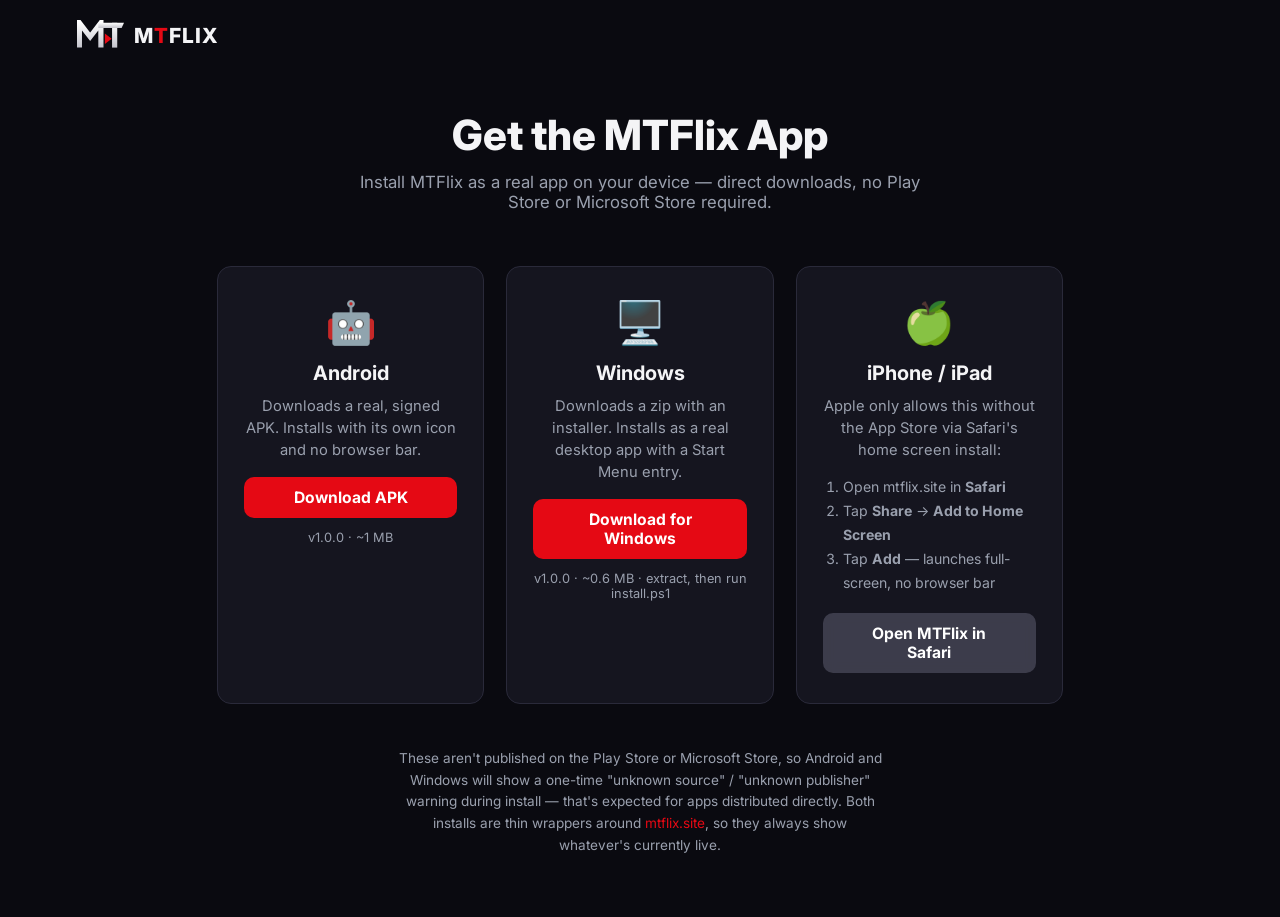
==== download.html @ e5746dbc "Add a dedicated download page with Android/Windows/iOS options download.html gives one direct-downlo" ====
<!DOCTYPE html>
<html lang="en">
<head>
  <meta charset="UTF-8" />
  <meta name="viewport" content="width=device-width, initial-scale=1.0" />
  <title>Download MTFlix</title>
  <link rel="icon" type="image/svg+xml" href="favicon.svg" />
  <link rel="icon" type="image/png" sizes="192x192" href="icon-192.png" />
  <meta name="theme-color" content="#0a0a10" />
  <link rel="preconnect" href="https://fonts.googleapis.com" />
  <link rel="preconnect" href="https://fonts.gstatic.com" crossorigin />
  <link href="https://fonts.googleapis.com/css2?family=Inter:wght@400;500;600;700;800&display=swap" rel="stylesheet" />
  <link rel="stylesheet" href="styles.css?v=6" />
  <style>
    .dl-header {
      display: flex;
      align-items: center;
      gap: 10px;
      padding: 20px 6%;
    }
    .dl-header img { height: 30px; width: auto; }
    .dl-header span { font-size: 1.3rem; font-weight: 800; letter-spacing: 1px; }
    .dl-header span.accent { color: var(--accent); }

    .dl-hero {
      text-align: center;
      padding: 40px 6% 10px;
    }
    .dl-hero h1 { font-size: clamp(1.8rem, 4vw, 2.6rem); font-weight: 800; margin-bottom: 12px; }
    .dl-hero p { color: var(--muted); font-size: 1.05rem; max-width: 560px; margin: 0 auto; }

    .dl-grid {
      display: grid;
      grid-template-columns: repeat(auto-fit, minmax(260px, 1fr));
      gap: 22px;
      max-width: 1000px;
      margin: 44px auto;
      padding: 0 6%;
    }
    .dl-card {
      background: var(--surface);
      border: 1px solid var(--border);
      border-radius: 14px;
      padding: 30px 26px;
      display: flex;
      flex-direction: column;
      align-items: center;
      text-align: center;
      gap: 10px;
    }
    .dl-icon { font-size: 2.6rem; margin-bottom: 4px; }
    .dl-card h2 { font-size: 1.25rem; font-weight: 700; }
    .dl-card p.dl-desc { color: var(--muted); font-size: 0.92rem; line-height: 1.5; min-height: 66px; }
    .dl-card .btn { width: 100%; justify-content: center; margin-top: 6px; }
    .dl-meta { color: var(--muted); font-size: 0.8rem; margin-top: 2px; }

    .dl-steps {
      text-align: left;
      color: var(--muted);
      font-size: 0.88rem;
      line-height: 1.7;
      padding-left: 20px;
      margin: 4px 0 2px;
    }

    .dl-note {
      max-width: 640px;
      margin: 0 auto 60px;
      padding: 0 6%;
      text-align: center;
      color: var(--muted);
      font-size: 0.85rem;
      line-height: 1.6;
    }
    .dl-note a { color: var(--accent); }
  </style>
</head>
<body>

  <header class="dl-header">
    <a href="index.html" style="display:flex; align-items:center; gap:8px;">
      <img src="logo.svg" alt="MT" />
      <span>M<span class="accent">T</span>FLIX</span>
    </a>
  </header>

  <section class="dl-hero">
    <h1>Get the MTFlix App</h1>
    <p>Install MTFlix as a real app on your device — direct downloads, no Play Store or Microsoft Store required.</p>
  </section>

  <section class="dl-grid">

    <div class="dl-card">
      <div class="dl-icon">🤖</div>
      <h2>Android</h2>
      <p class="dl-desc">Downloads a real, signed APK. Installs with its own icon and no browser bar.</p>
      <a class="btn btn-accent" id="dl-android" href="https://github.com/Miguel-hub-ui/mtflix/releases/download/app-v1.0.0/MTFlix-Android.apk">Download APK</a>
      <p class="dl-meta">v1.0.0 · ~1 MB</p>
    </div>

    <div class="dl-card">
      <div class="dl-icon">🖥️</div>
      <h2>Windows</h2>
      <p class="dl-desc">Downloads a zip with an installer. Installs as a real desktop app with a Start Menu entry.</p>
      <a class="btn btn-accent" id="dl-windows" href="https://github.com/Miguel-hub-ui/mtflix/releases/download/app-v1.0.0/MTFlix-Windows.zip">Download for Windows</a>
      <p class="dl-meta">v1.0.0 · ~0.6 MB · extract, then run install.ps1</p>
    </div>

    <div class="dl-card">
      <div class="dl-icon">🍏</div>
      <h2>iPhone / iPad</h2>
      <p class="dl-desc">Apple only allows this without the App Store via Safari's home screen install:</p>
      <ol class="dl-steps">
        <li>Open mtflix.site in <strong>Safari</strong></li>
        <li>Tap <strong>Share</strong> → <strong>Add to Home Screen</strong></li>
        <li>Tap <strong>Add</strong> — launches full-screen, no browser bar</li>
      </ol>
      <a class="btn btn-ghost" href="index.html">Open MTFlix in Safari</a>
    </div>

  </section>

  <p class="dl-note">
    These aren't published on the Play Store or Microsoft Store, so Android and Windows will show a one-time
    "unknown source" / "unknown publisher" warning during install — that's expected for apps distributed directly.
    Both installs are thin wrappers around <a href="https://mtflix.site">mtflix.site</a>, so they always show whatever's currently live.
  </p>

</body>
</html>
---- styles.css ----
:root {
  --bg: #0a0a10;
  --surface: #15151f;
  --surface-2: #1e1e2b;
  --border: #2a2a3a;
  --text: #f4f4f6;
  --muted: #9aa0ae;
  --accent: #e50914;
  --accent-hover: #ff1f2c;
  --radius: 10px;
}

* { margin: 0; padding: 0; box-sizing: border-box; }

html { scroll-behavior: smooth; }

body {
  background: var(--bg);
  color: var(--text);
  font-family: "Inter", -apple-system, BlinkMacSystemFont, "Segoe UI", sans-serif;
  overflow-x: hidden;
}
body.body-locked {
  position: fixed;
  left: 0;
  right: 0;
  width: 100%;
  overflow-y: scroll;
}

img { display: block; }
a { color: inherit; text-decoration: none; }
button { font-family: inherit; cursor: pointer; }

.hidden { display: none !important; }
.muted { color: var(--muted); font-size: 0.85rem; }

.navbar {
  position: fixed;
  top: 0;
  left: 0;
  right: 0;
  z-index: 100;
  display: flex;
  align-items: center;
  gap: 28px;
  padding: 16px 4%;
  transition: background 0.3s ease;
}
.navbar.scrolled {
  background: rgba(10, 10, 16, 0.92);
  backdrop-filter: blur(12px);
  box-shadow: 0 8px 24px rgba(0, 0, 0, 0.45);
}

.logo {
  display: flex;
  align-items: center;
  gap: 3px;
  font-size: 1.45rem;
  font-weight: 800;
  letter-spacing: 1px;
  color: var(--accent);
  white-space: nowrap;
}
.logo span { color: var(--text); }
.logo-mark {
  height: 32px;
  width: auto;
  display: block;
}
.logo-text {
  color: var(--text);
}

.nav-links {
  display: flex;
  gap: 22px;
  flex: 1;
}
.nav-links a {
  font-size: 0.92rem;
  color: #d5d7de;
  font-weight: 500;
  transition: color 0.2s;
}
.nav-links a:hover, .nav-links a.active { color: var(--text); }
.nav-links a.active { font-weight: 700; }

.nav-burger {
  display: none;
  background: none;
  border: none;
  color: var(--text);
  padding: 6px;
  flex-shrink: 0;
}
.nav-burger svg { width: 24px; height: 24px; }

.nav-search {
  position: relative;
  display: flex;
  align-items: center;
  gap: 8px;
  background: rgba(255, 255, 255, 0.08);
  border: 1px solid transparent;
  border-radius: 24px;
  padding: 7px 14px;
  transition: border-color 0.2s, background 0.2s;
}
.nav-search:focus-within {
  border-color: var(--muted);
  background: rgba(0, 0, 0, 0.6);
}
.nav-search svg { width: 17px; height: 17px; color: var(--muted); flex-shrink: 0; }
.nav-search input {
  background: none;
  border: none;
  outline: none;
  color: var(--text);
  font-size: 0.9rem;
  width: 170px;
  font-family: inherit;
}
.nav-search input::placeholder { color: var(--muted); }

.search-suggest {
  position: absolute;
  top: calc(100% + 12px);
  left: 0;
  width: 340px;
  max-height: 440px;
  overflow-y: auto;
  background: rgba(15, 15, 22, 0.98);
  backdrop-filter: blur(10px);
  border: 1px solid var(--border);
  border-radius: 12px;
  box-shadow: 0 20px 50px rgba(0, 0, 0, 0.6);
  padding: 8px;
  z-index: 200;
}
.search-suggest-item {
  display: flex;
  gap: 12px;
  align-items: center;
  padding: 7px;
  border-radius: 8px;
  cursor: pointer;
}
.search-suggest-item:hover { background: rgba(255, 255, 255, 0.07); }
.search-suggest-item img {
  width: 42px;
  height: 60px;
  object-fit: cover;
  border-radius: 4px;
  background: var(--surface-2);
  flex-shrink: 0;
}
.search-suggest-item .ss-title { font-size: 0.85rem; font-weight: 600; color: var(--text); }
.search-suggest-item .ss-sub { font-size: 0.74rem; color: var(--muted); margin-top: 2px; }
.search-suggest-empty, .search-suggest-loading {
  padding: 16px 10px;
  text-align: center;
  color: var(--muted);
  font-size: 0.85rem;
}
.search-suggest-more {
  padding: 11px 8px;
  text-align: center;
  font-size: 0.82rem;
  font-weight: 600;
  color: var(--accent);
  cursor: pointer;
  border-top: 1px solid var(--border);
  margin-top: 4px;
}
.search-suggest-more:hover { color: var(--accent-hover); }

.avatar {
  width: 34px;
  height: 34px;
  border: none;
  border-radius: 7px;
  background: linear-gradient(135deg, #6c5ce7, #e50914);
  display: grid;
  place-items: center;
  font-weight: 700;
  font-size: 0.95rem;
  cursor: pointer;
  flex-shrink: 0;
  color: #fff;
  font-family: inherit;
}

.profile-gate {
  position: fixed;
  inset: 0;
  z-index: 240;
  background: radial-gradient(circle at 50% 25%, #17172a, var(--bg) 70%);
  display: grid;
  place-items: center;
  overflow-y: auto;
}
.gate-inner {
  text-align: center;
  padding: 40px 20px;
  width: min(760px, 100%);
}
.gate-title {
  font-size: clamp(1.8rem, 4vw, 3rem);
  font-weight: 800;
  margin-bottom: 40px;
}
.profile-grid {
  display: flex;
  flex-wrap: wrap;
  gap: 26px;
  justify-content: center;
  margin-bottom: 36px;
}
.profile-item {
  background: none;
  border: none;
  padding: 0;
  display: flex;
  flex-direction: column;
  align-items: center;
  gap: 12px;
  cursor: pointer;
  font-family: inherit;
  width: 104px;
}
.profile-box {
  width: 104px;
  height: 104px;
  border-radius: 12px;
  display: grid;
  place-items: center;
  position: relative;
  outline: 3px solid transparent;
  outline-offset: 3px;
  transition: transform 0.2s ease, outline-color 0.2s ease;
}
.profile-initial {
  font-size: 2.3rem;
  font-weight: 800;
  color: #fff;
}
.profile-item:hover .profile-box {
  transform: scale(1.07);
  outline-color: #fff;
}
.profile-label {
  font-size: 0.9rem;
  font-weight: 600;
  color: var(--muted);
  max-width: 100%;
  overflow: hidden;
  text-overflow: ellipsis;
  white-space: nowrap;
  transition: color 0.2s;
}
.profile-item:hover .profile-label { color: var(--text); }
.add-tile .profile-box {
  background: transparent !important;
  border: 2px dashed var(--border);
  color: var(--muted);
}
.add-tile:hover .profile-box {
  border-color: #fff;
  color: #fff;
}
.add-tile .profile-initial { font-size: 1.9rem; }
.profile-delete {
  position: absolute;
  top: -9px;
  right: -9px;
  width: 28px;
  height: 28px;
  border-radius: 50%;
  background: var(--accent);
  border: 2px solid #fff;
  color: #fff;
  font-size: 0.72rem;
  display: none;
  place-items: center;
  line-height: 1;
}
.gate-editing .profile-delete { display: grid; }
.gate-manage { margin-top: 4px; }

.add-profile-panel {
  width: min(420px, 92vw);
  margin: 26px auto 0;
  background: var(--surface);
  border: 1px solid var(--border);
  border-radius: 14px;
  padding: 26px;
  text-align: left;
  box-shadow: 0 24px 70px rgba(0, 0, 0, 0.6);
  animation: popIn 0.3s cubic-bezier(0.16, 1, 0.3, 1);
}
.add-profile-panel h2 { margin-bottom: 18px; }
#new-profile-name,
#editor-name {
  display: block;
  width: 100%;
  background: var(--surface-2);
  border: 1px solid var(--border);
  border-radius: 8px;
  color: var(--text);
  padding: 12px 14px;
  font-family: inherit;
  font-size: 0.95rem;
  outline: none;
  margin-bottom: 22px;
  box-sizing: border-box;
}
#new-profile-name:focus,
#editor-name:focus { border-color: var(--accent); }
.swatch-row {
  display: flex;
  gap: 10px;
  flex-wrap: wrap;
  margin-bottom: 20px;
}
.swatch {
  width: 38px;
  height: 38px;
  border-radius: 50%;
  border: none;
  cursor: pointer;
  outline: 3px solid transparent;
  outline-offset: 2px;
  transition: transform 0.15s ease, outline-color 0.15s ease;
}
.swatch.active { outline-color: #fff; }
.swatch:hover { transform: scale(1.12); }
.panel-actions { display: flex; gap: 10px; }
.panel-actions .btn {
  flex: 1;
  justify-content: center;
  padding: 10px 18px;
}

.hero {
  position: relative;
  height: min(88vh, 800px);
  min-height: 520px;
  overflow: hidden;
}
.hero-backdrop {
  position: absolute;
  inset: 0;
  background-size: cover;
  background-position: center 12%;
  opacity: 0;
  transform: scale(1.06);
  transition: opacity 1.1s ease, transform 9s ease-out;
}
.hero-backdrop.visible { opacity: 1; transform: scale(1); }
.hero::after {
  content: "";
  position: absolute;
  inset: 0;
  background:
    linear-gradient(to top, var(--bg) 2%, rgba(10, 10, 16, 0.15) 42%, rgba(10, 10, 16, 0.55) 100%),
    linear-gradient(to right, rgba(10, 10, 16, 0.88) 0%, rgba(10, 10, 16, 0.25) 55%, transparent 80%);
}
.hero-content {
  position: absolute;
  z-index: 2;
  left: 4%;
  bottom: 18%;
  max-width: 640px;
  opacity: 1;
  transform: translateY(0);
  transition: opacity 0.45s ease, transform 0.45s ease;
}
.hero-content.fading {
  opacity: 0;
  transform: translateY(14px);
}
.hero-meta {
  display: flex;
  align-items: center;
  gap: 14px;
  margin-bottom: 14px;
  font-size: 0.95rem;
}
.hero-type-badge {
  color: var(--text);
  border: 1px solid rgba(255, 255, 255, 0.4);
  border-radius: 4px;
  padding: 2px 8px;
  font-size: 0.72rem;
  letter-spacing: 2px;
  font-weight: 700;
}
.hero-rating { color: #ffd166; font-weight: 600; }
.hero-title {
  font-size: clamp(2rem, 5vw, 3.6rem);
  font-weight: 800;
  line-height: 1.08;
  margin-bottom: 16px;
  text-shadow: 0 4px 30px rgba(0, 0, 0, 0.6);
}
.hero-overview {
  color: #d9dbe2;
  font-size: 1rem;
  line-height: 1.6;
  max-width: 540px;
  margin-bottom: 26px;
  text-shadow: 0 2px 12px rgba(0, 0, 0, 0.8);
  display: -webkit-box;
  -webkit-line-clamp: 3;
  -webkit-box-orient: vertical;
  overflow: hidden;
}
.hero-buttons { display: flex; gap: 14px; flex-wrap: wrap; }

.btn {
  display: inline-flex;
  align-items: center;
  gap: 9px;
  border: none;
  border-radius: var(--radius);
  padding: 11px 26px;
  font-size: 0.98rem;
  font-weight: 700;
  transition: background 0.2s, transform 0.15s;
}
.btn:active { transform: scale(0.97); }
.btn svg { width: 19px; height: 19px; }
.btn-accent { background: var(--accent); color: #fff; }
.btn-accent:hover { background: var(--accent-hover); }
.btn-ghost { background: rgba(109, 109, 128, 0.45); color: #fff; backdrop-filter: blur(6px); }
.btn-ghost:hover { background: rgba(109, 109, 128, 0.65); }

.hero-dots {
  position: absolute;
  z-index: 3;
  right: 4%;
  bottom: 20%;
  display: flex;
  gap: 8px;
}
.hero-dot {
  width: 26px;
  height: 4px;
  border-radius: 3px;
  border: none;
  background: rgba(255, 255, 255, 0.25);
  transition: background 0.3s;
}
.hero-dot.active { background: var(--accent); }

.rows {
  position: relative;
  z-index: 5;
  margin-top: -110px;
  display: flex;
  flex-direction: column;
  gap: 44px;
  padding-bottom: 60px;
}
.rows.no-hero { margin-top: 0; }

.row-header {
  display: flex;
  align-items: baseline;
  justify-content: space-between;
  padding: 0 4%;
  margin-bottom: 12px;
}
.row-title { font-size: 1.25rem; font-weight: 700; letter-spacing: 0.2px; }
.row-count { color: var(--muted); font-size: 0.8rem; }

.row-body { position: relative; }
.row-scroller {
  display: flex;
  gap: 12px;
  overflow-x: auto;
  scroll-behavior: smooth;
  padding: 8px 4%;
  scrollbar-width: none;
}
.row-scroller::-webkit-scrollbar { display: none; }

.row-nav {
  position: absolute;
  top: 0;
  bottom: 0;
  width: 52px;
  border: none;
  z-index: 10;
  display: grid;
  place-items: center;
  background: rgba(10, 10, 16, 0.55);
  color: #fff;
  opacity: 0;
  transition: opacity 0.25s, background 0.2s;
}
.row-nav svg { width: 26px; height: 26px; }
.row-nav.prev { left: 0; border-radius: 0 var(--radius) var(--radius) 0; }
.row-nav.next { right: 0; border-radius: var(--radius) 0 0 var(--radius); }
.row-nav:hover { opacity: 1; background: rgba(10, 10, 16, 0.75); }
.row-body:hover .row-nav { opacity: 0.85; }

.card {
  position: relative;
  flex-shrink: 0;
  width: 185px;
  border-radius: var(--radius);
  overflow: hidden;
  background: var(--surface);
  cursor: pointer;
  transition: transform 0.25s ease, box-shadow 0.25s ease;
}
.card:hover {
  transform: translateY(-6px) scale(1.03);
  box-shadow: 0 14px 34px rgba(0, 0, 0, 0.55);
  z-index: 5;
}
.card-poster {
  aspect-ratio: 2 / 3;
  width: 100%;
  object-fit: cover;
  background: var(--surface-2);
}
.card-info {
  position: absolute;
  left: 0;
  right: 0;
  bottom: 0;
  padding: 26px 10px 9px;
  background: linear-gradient(to top, rgba(5, 5, 10, 0.96) 30%, transparent);
}
.card-title {
  font-size: 0.82rem;
  font-weight: 600;
  white-space: nowrap;
  overflow: hidden;
  text-overflow: ellipsis;
}
.card-sub {
  display: flex;
  align-items: center;
  gap: 8px;
  margin-top: 3px;
  font-size: 0.72rem;
  color: var(--muted);
}
.card-rating { color: #ffd166; font-weight: 600; }

.card-ep-badge {
  position: absolute;
  top: 8px;
  left: 8px;
  background: rgba(10, 10, 16, 0.75);
  backdrop-filter: blur(6px);
  color: #fff;
  font-size: 0.68rem;
  font-weight: 700;
  letter-spacing: 0.3px;
  padding: 4px 8px;
  border-radius: 6px;
  z-index: 6;
}

.bookmark-btn {
  position: absolute;
  top: 8px;
  right: 8px;
  width: 32px;
  height: 32px;
  border-radius: 50%;
  border: none;
  background: rgba(10, 10, 16, 0.65);
  backdrop-filter: blur(6px);
  color: #fff;
  display: grid;
  place-items: center;
  opacity: 0;
  transition: opacity 0.2s, background 0.2s;
  z-index: 6;
}
.card:hover .bookmark-btn { opacity: 1; }
.bookmark-btn svg { width: 15px; height: 15px; fill: none; stroke: currentColor; stroke-width: 2; }
.bookmark-btn:hover { background: var(--accent); }

.card.has-menu .bookmark-btn { right: 44px; }
.card-menu-btn {
  position: absolute;
  top: 8px;
  right: 8px;
  width: 32px;
  height: 32px;
  border-radius: 50%;
  border: none;
  background: rgba(10, 10, 16, 0.65);
  backdrop-filter: blur(6px);
  color: #fff;
  font-size: 1.1rem;
  font-weight: 700;
  line-height: 1;
  display: grid;
  place-items: center;
  cursor: pointer;
  transition: background 0.2s;
  z-index: 7;
}
.card-menu-btn:hover { background: var(--accent); }
.card-menu {
  position: fixed;
  z-index: 500;
  min-width: 130px;
  background: rgba(15, 15, 22, 0.98);
  backdrop-filter: blur(10px);
  border: 1px solid var(--border);
  border-radius: 10px;
  box-shadow: 0 20px 50px rgba(0, 0, 0, 0.6);
  overflow: hidden;
  animation: popIn 0.15s ease;
}
.card-menu-item {
  display: block;
  width: 100%;
  text-align: left;
  padding: 11px 14px;
  background: none;
  border: none;
  color: var(--text);
  font-size: 0.82rem;
  font-family: inherit;
  cursor: pointer;
}
.card-menu-item:hover { background: rgba(255, 255, 255, 0.07); color: var(--accent); }
.bookmark-btn.active { background: var(--accent); }
.bookmark-btn.active svg { fill: currentColor; }

.skeleton-card {
  flex-shrink: 0;
  width: 185px;
  aspect-ratio: 2 / 3;
  border-radius: var(--radius);
  background: linear-gradient(100deg, var(--surface) 40%, var(--surface-2) 50%, var(--surface) 60%);
  background-size: 200% 100%;
  animation: shimmer 1.4s infinite;
}
@keyframes shimmer {
  to { background-position: -200% 0; }
}

.discover-view { padding: 130px 4% 60px; min-height: 100vh; }
.discover-filterbar {
  display: flex;
  gap: 12px;
  flex-wrap: wrap;
  margin-bottom: 26px;
}
.discover-filterbar select {
  background: var(--surface-2);
  color: var(--text);
  border: 1px solid var(--border);
  border-radius: 8px;
  padding: 10px 14px;
  font-family: inherit;
  font-size: 0.88rem;
  outline: none;
  cursor: pointer;
  min-width: 150px;
}
.discover-filterbar select:focus { border-color: var(--accent); }
.discover-grid {
  display: grid;
  grid-template-columns: repeat(auto-fill, minmax(160px, 1fr));
  gap: 18px;
}
.discover-grid .card { width: auto; }
.discover-load-wrap {
  display: flex;
  justify-content: center;
  margin-top: 34px;
}

.search-results { padding: 120px 4% 60px; min-height: 100vh; }
.results-title { font-size: 1.4rem; font-weight: 700; margin-bottom: 6px; }
.results-sub { color: var(--muted); margin-bottom: 28px; }
.results-grid {
  display: grid;
  grid-template-columns: repeat(auto-fill, minmax(160px, 1fr));
  gap: 18px;
}
.results-grid .card { width: auto; }
.empty-state {
  padding: 90px 20px;
  text-align: center;
  color: var(--muted);
}
.empty-state h2 { color: var(--text); margin-bottom: 10px; }

.modal-overlay {
  position: fixed;
  inset: 0;
  z-index: 200;
  background: rgba(4, 4, 8, 0.78);
  backdrop-filter: blur(8px);
  display: grid;
  place-items: center;
  padding: 24px;
  animation: fadeIn 0.25s ease;
}
.modal {
  width: min(880px, 94vw);
  max-height: 90vh;
  overflow-y: auto;
  background: var(--surface);
  border-radius: 14px;
  box-shadow: 0 30px 90px rgba(0, 0, 0, 0.7);
  animation: popIn 0.3s cubic-bezier(0.16, 1, 0.3, 1);
  scrollbar-width: thin;
}
@keyframes fadeIn { from { opacity: 0; } }
@keyframes popIn { from { opacity: 0; transform: scale(0.94) translateY(16px); } }

.modal-hero {
  position: relative;
  aspect-ratio: 16 / 8.2;
  background: var(--surface-2) center / cover no-repeat;
}
.modal-hero::after {
  content: "";
  position: absolute;
  inset: 0;
  background: linear-gradient(to top, var(--surface) 0%, transparent 55%),
              linear-gradient(to right, rgba(21, 21, 31, 0.5), transparent 50%);
}
.modal-close {
  position: absolute;
  top: 14px;
  right: 14px;
  width: 38px;
  height: 38px;
  border-radius: 50%;
  border: none;
  background: rgba(10, 10, 16, 0.75);
  color: #fff;
  font-size: 1.05rem;
  display: grid;
  place-items: center;
  z-index: 5;
  transition: background 0.2s;
}
.modal-close:hover { background: var(--accent); }
.modal-trailer {
  position: absolute;
  inset: 0;
  z-index: 4;
  touch-action: manipulation;
}
.modal-trailer iframe {
  width: 100%;
  height: 100%;
  border: none;
  touch-action: manipulation;
}
.player-switcher {
  position: absolute;
  top: 14px;
  left: 14px;
  z-index: 6;
  display: flex;
  gap: 6px;
  flex-wrap: wrap;
  max-width: calc(100% - 70px);
}
.player-source-btn {
  background: rgba(10, 10, 16, 0.75);
  border: 1px solid var(--border);
  color: var(--muted);
  font-size: 0.72rem;
  font-weight: 600;
  font-family: inherit;
  padding: 6px 12px;
  border-radius: 20px;
  cursor: pointer;
  transition: background 0.2s, color 0.2s, border-color 0.2s;
}
.player-source-btn:hover { color: var(--text); }
.player-source-btn.active {
  background: var(--accent);
  color: #fff;
  border-color: var(--accent);
}

.next-ep-prompt {
  position: absolute;
  right: 20px;
  bottom: 20px;
  z-index: 7;
  animation: popIn 0.3s cubic-bezier(0.16, 1, 0.3, 1);
}
.next-ep-btn {
  position: relative;
  overflow: hidden;
  display: flex;
  align-items: center;
  gap: 10px;
  border: none;
  border-radius: 999px;
  padding: 14px 26px;
  background: #98989e;
  box-shadow: 0 20px 50px rgba(0, 0, 0, 0.5);
  cursor: pointer;
  font-family: inherit;
}
.next-ep-fill {
  position: absolute;
  inset: 0;
  width: 0%;
  background: #ffffff;
  animation: nextEpFill 4s linear forwards;
}
@keyframes nextEpFill {
  from { width: 0%; }
  to { width: 100%; }
}
.next-ep-content {
  position: relative;
  z-index: 1;
  display: flex;
  align-items: center;
  gap: 8px;
  color: #16161c;
  font-weight: 700;
  font-size: 0.95rem;
  white-space: nowrap;
}
.next-ep-content svg { width: 18px; height: 18px; flex-shrink: 0; }
.next-ep-content small { font-weight: 600; opacity: 0.65; font-size: 0.78rem; }
.next-ep-cancel {
  position: absolute;
  top: -10px;
  right: -10px;
  z-index: 2;
  width: 24px;
  height: 24px;
  border-radius: 50%;
  border: 2px solid var(--bg);
  background: rgba(10, 10, 16, 0.9);
  color: #fff;
  font-size: 0.65rem;
  display: grid;
  place-items: center;
  cursor: pointer;
}
.next-ep-cancel:hover { background: var(--accent); }

@media (max-width: 640px) {
  .next-ep-btn { padding: 12px 20px; }
  .next-ep-content { font-size: 0.85rem; }
}

.modal-body { padding: 26px 34px 36px; }
.modal-title-row {
  display: flex;
  align-items: flex-start;
  justify-content: space-between;
  gap: 18px;
  flex-wrap: wrap;
}
.modal-title { font-size: 1.9rem; font-weight: 800; line-height: 1.15; }
.modal-tagline { color: var(--muted); font-style: italic; margin-top: 5px; font-size: 0.95rem; }
.modal-actions { display: flex; gap: 10px; margin-top: 18px; flex-wrap: wrap; }

.modal-facts {
  display: flex;
  align-items: center;
  flex-wrap: wrap;
  gap: 10px 18px;
  margin-top: 18px;
  font-size: 0.9rem;
  color: #d5d7de;
}
.fact-rating { color: #ffd166; font-weight: 700; }
.match { color: #46d369; font-weight: 700; }
.fact-border { border: 1px solid var(--border); border-radius: 4px; padding: 1px 7px; font-size: 0.75rem; color: var(--muted); }

.genre-pills { display: flex; flex-wrap: wrap; gap: 8px; margin-top: 16px; }
.genre-pill {
  background: var(--surface-2);
  border: 1px solid var(--border);
  border-radius: 999px;
  padding: 5px 13px;
  font-size: 0.78rem;
  color: #d5d7de;
}

.modal-section-title {
  font-size: 1.02rem;
  font-weight: 700;
  margin: 30px 0 14px;
}
.cast-list {
  display: grid;
  grid-template-columns: repeat(auto-fill, minmax(96px, 1fr));
  gap: 14px;
}
.cast-item { text-align: center; }
.cast-photo {
  width: 84px;
  height: 84px;
  border-radius: 50%;
  object-fit: cover;
  margin: 0 auto 8px;
  background: var(--surface-2);
  border: 2px solid var(--border);
}
.cast-name { font-size: 0.78rem; font-weight: 600; }
.cast-role { font-size: 0.7rem; color: var(--muted); }

.similar-grid {
  display: grid;
  grid-template-columns: repeat(auto-fill, minmax(130px, 1fr));
  gap: 12px;
}
.similar-grid .card { width: auto; }
.similar-grid .card-info { display: none; }
.similar-grid .card:hover .card-info { display: block; }

.footer {
  padding: 40px 4% 46px;
  border-top: 1px solid var(--border);
  font-size: 0.85rem;
  color: #cfd2da;
  display: flex;
  flex-direction: column;
  gap: 8px;
}
.footer a { color: var(--accent); font-weight: 600; text-decoration: underline; text-underline-offset: 2px; }
.footer a:hover { color: var(--accent-hover); }

.bottom-nav { display: none; }

.setup-overlay {
  position: fixed;
  inset: 0;
  z-index: 300;
  background: radial-gradient(circle at 20% 10%, #17172a, var(--bg) 60%);
  display: grid;
  place-items: center;
  padding: 20px;
}
.setup-panel {
  width: min(520px, 94vw);
  background: var(--surface);
  border: 1px solid var(--border);
  border-radius: 16px;
  padding: 38px 36px;
  box-shadow: 0 30px 90px rgba(0, 0, 0, 0.6);
}
.setup-panel h1 { font-size: 1.5rem; margin-bottom: 12px; }
.setup-panel p { color: #cfd2da; font-size: 0.93rem; line-height: 1.55; margin-bottom: 16px; }
.setup-panel a { color: var(--accent-hover); font-weight: 600; }
.setup-logo {
  display: flex;
  align-items: center;
  gap: 3px;
  font-weight: 800;
  font-size: 1.3rem;
  letter-spacing: 1px;
  color: var(--accent);
  margin-bottom: 22px;
}
.setup-logo span { color: var(--text); }
.setup-logo-mark { height: 28px; width: auto; display: block; }
.setup-steps {
  margin: 0 0 22px 18px;
  color: var(--muted);
  font-size: 0.87rem;
  line-height: 1.8;
}
#api-key-input {
  width: 100%;
  background: var(--surface-2);
  border: 1px solid var(--border);
  border-radius: var(--radius);
  color: var(--text);
  font-family: inherit;
  font-size: 0.92rem;
  padding: 12px 14px;
  outline: none;
  margin-bottom: 14px;
}
#api-key-input:focus { border-color: var(--accent); }
#api-key-save { width: 100%; justify-content: center; }
.setup-error { color: #ff6b73 !important; font-weight: 600; }

#toast-root {
  position: fixed;
  bottom: 26px;
  left: 50%;
  transform: translateX(-50%);
  z-index: 400;
  display: flex;
  flex-direction: column;
  gap: 8px;
  align-items: center;
}
.toast {
  background: var(--surface-2);
  border: 1px solid var(--border);
  color: var(--text);
  padding: 11px 22px;
  border-radius: 999px;
  font-size: 0.88rem;
  font-weight: 500;
  box-shadow: 0 12px 30px rgba(0, 0, 0, 0.5);
  animation: toastIn 0.3s ease;
}
@keyframes toastIn {
  from { opacity: 0; transform: translateY(14px); }
}

#messageArea {
  position: fixed;
  left: 18px;
  bottom: 18px;
  z-index: 500;
  background: rgba(21, 21, 31, 0.92);
  border: 1px solid var(--border);
  border-radius: 8px;
  padding: 7px 13px;
  font-size: 0.78rem;
  font-weight: 600;
  color: var(--text);
  display: none;
  box-shadow: 0 10px 26px rgba(0, 0, 0, 0.5);
}
#messageArea:not(:empty) { display: block; }

.ep-progress-card {
  border: 1px solid rgba(229, 9, 20, 0.35);
  background: rgba(229, 9, 20, 0.06);
  border-radius: 12px;
  padding: 18px 20px;
  margin-bottom: 22px;
}
.ep-progress-top { display: flex; justify-content: space-between; align-items: center; margin-bottom: 8px; }
.ep-progress-label { color: var(--accent); font-weight: 700; font-size: 0.72rem; letter-spacing: 1.5px; }
.ep-progress-pct { color: var(--accent); font-weight: 800; font-size: 1.1rem; }
.ep-progress-sub { font-size: 0.92rem; margin-bottom: 12px; }
.ep-progress-track { height: 6px; border-radius: 4px; background: rgba(255, 255, 255, 0.12); overflow: hidden; }
.ep-progress-fill { height: 100%; background: var(--accent); border-radius: 4px; transition: width 0.3s ease; }

.episodes-season-row {
  display: flex;
  align-items: center;
  gap: 12px;
  margin-bottom: 20px;
  font-size: 0.9rem;
  color: var(--muted);
}
.episodes-season-row select {
  background: var(--surface-2);
  color: var(--text);
  border: 1px solid var(--border);
  border-radius: 8px;
  padding: 9px 14px;
  font-family: inherit;
  font-size: 0.88rem;
  outline: none;
  cursor: pointer;
  flex: 1;
  max-width: 260px;
}
.episodes-season-row select:focus { border-color: var(--accent); }

.episodes-list { display: flex; flex-direction: column; gap: 14px; }
.episode-row {
  display: flex;
  align-items: center;
  gap: 14px;
  background: var(--surface-2);
  border-radius: 12px;
  padding: 12px;
  cursor: pointer;
  transition: background 0.15s ease;
}
.episode-row:hover { background: rgba(255, 255, 255, 0.06); }
.episode-thumb {
  width: 130px;
  height: 74px;
  object-fit: cover;
  border-radius: 8px;
  flex-shrink: 0;
  background: #1e1e2b;
}
.episode-info { flex: 1; min-width: 0; }
.episode-num { color: var(--accent); font-weight: 800; font-size: 0.82rem; margin-bottom: 2px; }
.episode-title { font-weight: 700; font-size: 0.95rem; margin-bottom: 4px; }
.episode-desc {
  color: var(--muted);
  font-size: 0.82rem;
  line-height: 1.4;
  display: -webkit-box;
  -webkit-line-clamp: 2;
  -webkit-box-orient: vertical;
  overflow: hidden;
}
.episode-play {
  background: none;
  border: none;
  color: var(--muted);
  font-size: 1.6rem;
  cursor: pointer;
  flex-shrink: 0;
  padding: 0 6px;
}
.episode-play:hover { color: var(--text); }
.episode-watched-toggle {
  display: block;
  width: 26px;
  height: 26px;
  border-radius: 50%;
  border: 2px solid var(--muted);
  background: none;
  flex-shrink: 0;
}
.episode-watched-toggle.watched {
  border-color: var(--accent);
  background: var(--accent);
  position: relative;
}
.episode-watched-toggle.watched::after {
  content: "✓";
  position: absolute;
  inset: 0;
  display: flex;
  align-items: center;
  justify-content: center;
  color: #fff;
  font-size: 0.8rem;
  font-weight: 800;
}

@media (max-width: 640px) {
  .episode-thumb { width: 96px; height: 56px; }
  .episode-title { font-size: 0.85rem; }
  .episode-desc { font-size: 0.76rem; -webkit-line-clamp: 1; }
  .episode-row { gap: 10px; padding: 10px; }
}

.admin-overlay {
  position: fixed;
  inset: 0;
  z-index: 300;
  background: rgba(6, 6, 10, 0.8);
  backdrop-filter: blur(6px);
  display: flex;
  justify-content: center;
  overflow-y: auto;
  padding: 40px 16px;
}
.admin-panel {
  width: 100%;
  max-width: 820px;
  background: var(--surface);
  border-radius: 14px;
  padding: 28px 26px 40px;
  height: fit-content;
}
.admin-head { display: flex; align-items: center; gap: 14px; margin-bottom: 20px; }
.admin-head h2 { font-size: 1.5rem; font-weight: 800; }
.admin-search {
  width: 100%;
  background: var(--surface-2);
  border: 1px solid var(--border);
  border-radius: 8px;
  padding: 11px 14px;
  color: var(--text);
  font-family: inherit;
  font-size: 0.9rem;
  outline: none;
  margin-bottom: 20px;
  box-sizing: border-box;
}
.admin-search:focus { border-color: var(--accent); }
.admin-stats { display: flex; gap: 14px; margin-bottom: 24px; flex-wrap: wrap; }
.admin-stat {
  flex: 1;
  min-width: 110px;
  background: var(--surface-2);
  border-radius: 10px;
  padding: 14px 16px;
  text-align: center;
}
.admin-stat-num { display: block; font-size: 1.5rem; font-weight: 800; color: var(--accent); }
.admin-stat-label { font-size: 0.76rem; color: var(--muted); text-transform: uppercase; letter-spacing: 1px; }
.admin-list { display: flex; flex-direction: column; gap: 14px; }
.admin-card { background: var(--surface-2); border-radius: 12px; padding: 16px 18px; }
.admin-card-top { display: flex; justify-content: space-between; gap: 12px; margin-bottom: 12px; flex-wrap: wrap; }
.admin-email { font-weight: 700; font-size: 0.95rem; }
.admin-uid { font-size: 0.72rem; color: var(--muted); margin-top: 2px; word-break: break-all; }
.admin-dates { font-size: 0.76rem; color: var(--muted); text-align: right; line-height: 1.5; }
.admin-profiles { display: flex; flex-wrap: wrap; gap: 6px; margin-bottom: 12px; }
.admin-profile-chip {
  background: rgba(255, 255, 255, 0.08);
  border-radius: 20px;
  padding: 4px 12px;
  font-size: 0.78rem;
}
.admin-profile-chip.empty { color: var(--muted); font-style: italic; }

.admin-field-row { margin-bottom: 14px; }
.admin-field-label {
  display: block;
  font-size: 0.72rem;
  color: var(--muted);
  text-transform: uppercase;
  letter-spacing: 1px;
  font-weight: 700;
  margin-bottom: 6px;
}
.admin-field-inline { display: flex; gap: 8px; }
.admin-name-input {
  flex: 1;
  background: var(--surface);
  border: 1px solid var(--border);
  border-radius: 8px;
  padding: 9px 12px;
  color: var(--text);
  font-family: inherit;
  font-size: 0.86rem;
  outline: none;
  min-width: 0;
}
.admin-name-input:focus { border-color: var(--accent); }
.admin-profile-list { display: flex; flex-direction: column; gap: 8px; }
.admin-profile-row { display: flex; gap: 8px; align-items: center; }
.admin-profile-name-input {
  flex: 1;
  background: var(--surface);
  border: 1px solid var(--border);
  border-radius: 8px;
  padding: 8px 12px;
  color: var(--text);
  font-family: inherit;
  font-size: 0.84rem;
  outline: none;
  min-width: 0;
}
.admin-profile-name-input:focus { border-color: var(--accent); }
.admin-profile-row-actions { display: flex; gap: 4px; flex-shrink: 0; }
.admin-mini-btn {
  background: rgba(255, 255, 255, 0.08);
  border: 1px solid var(--border);
  color: var(--text);
  border-radius: 7px;
  width: 34px;
  height: 34px;
  font-size: 0.9rem;
  cursor: pointer;
  display: flex;
  align-items: center;
  justify-content: center;
  flex-shrink: 0;
}
.admin-mini-btn:hover { background: rgba(255, 255, 255, 0.16); }
.admin-profile-delete-btn:hover { background: rgba(229, 9, 20, 0.25); border-color: var(--accent); }

.admin-card-stats { display: flex; gap: 18px; font-size: 0.82rem; color: var(--muted); margin-bottom: 12px; }
.admin-you-tag {
  display: inline-block;
  background: var(--accent);
  color: #fff;
  font-size: 0.65rem;
  font-weight: 700;
  padding: 2px 8px;
  border-radius: 20px;
  vertical-align: middle;
  margin-left: 4px;
}
.admin-self-note { font-size: 0.8rem; color: var(--muted); font-style: italic; margin: 0; }
.admin-card-actions {
  border-top: 1px solid var(--border);
  padding-top: 12px;
  display: flex;
  justify-content: space-between;
  align-items: center;
  gap: 12px;
  flex-wrap: wrap;
}
.admin-console-link { font-size: 0.78rem; color: var(--muted); text-decoration: underline; }
.admin-console-link:hover { color: var(--text); }
.admin-card-buttons { display: flex; gap: 8px; flex-wrap: wrap; }
.admin-card-buttons .btn { padding: 7px 14px; font-size: 0.8rem; }

@media (max-width: 640px) {
  .admin-panel { padding: 20px 16px 32px; }
  .admin-card-top { flex-direction: column; }
  .admin-dates { text-align: left; }
}

.card-progress {
  position: absolute;
  left: 8px;
  right: 8px;
  bottom: 52px;
  height: 3px;
  border-radius: 2px;
  background: rgba(255, 255, 255, 0.25);
  overflow: hidden;
  z-index: 4;
}
.card-progress span { display: block; height: 100%; background: var(--accent); }

.avatar-wrap { position: relative; }
.avatar-menu {
  position: absolute;
  top: 46px;
  right: 0;
  width: 210px;
  background: var(--surface);
  border: 1px solid var(--border);
  border-radius: 10px;
  box-shadow: 0 18px 50px rgba(0, 0, 0, 0.55);
  overflow: hidden;
  z-index: 150;
}
.avatar-menu-head {
  padding: 12px 14px;
  border-bottom: 1px solid var(--border);
}
.avatar-menu-head strong { display: block; font-size: 0.9rem; }
.avatar-menu-head span { font-size: 0.74rem; color: var(--muted); }
.avatar-menu button {
  display: block;
  width: 100%;
  text-align: left;
  background: none;
  border: none;
  color: #d5d7de;
  padding: 11px 14px;
  font-size: 0.87rem;
  font-family: inherit;
  cursor: pointer;
}
.avatar-menu button:hover { background: var(--surface-2); color: #fff; }
#menu-signout:hover { background: rgba(229, 9, 20, 0.3); }

.auth-screen {
  position: fixed;
  inset: 0;
  z-index: 260;
  background: radial-gradient(circle at 50% 20%, #17172a, var(--bg) 65%);
  display: grid;
  place-items: center;
  padding: 20px;
  overflow-y: auto;
}
.auth-panel {
  width: min(420px, 94vw);
  background: var(--surface);
  border: 1px solid var(--border);
  border-radius: 16px;
  padding: 36px 32px;
  box-shadow: 0 30px 90px rgba(0, 0, 0, 0.65);
}
.auth-tabs {
  display: flex;
  background: var(--surface-2);
  border-radius: 10px;
  padding: 4px;
  margin-bottom: 24px;
}
.auth-tabs button {
  flex: 1;
  background: none;
  border: none;
  color: var(--muted);
  padding: 9px;
  border-radius: 8px;
  font-weight: 700;
  font-size: 0.9rem;
  cursor: pointer;
  font-family: inherit;
  transition: background 0.2s, color 0.2s;
}
.auth-tabs button.active { background: var(--accent); color: #fff; }
.auth-screen form {
  display: flex;
  flex-direction: column;
  gap: 12px;
}
.auth-screen input {
  background: var(--surface-2);
  border: 1px solid var(--border);
  border-radius: 8px;
  color: var(--text);
  padding: 11px 13px;
  font-family: inherit;
  font-size: 0.93rem;
  outline: none;
}
.auth-screen input:focus { border-color: var(--accent); }
.auth-error {
  color: #ff6b73;
  font-weight: 600;
  font-size: 0.83rem;
  margin: 0;
}
.guest-link {
  display: block;
  margin: 18px auto 0;
  background: none;
  border: none;
  color: var(--muted);
  font-size: 0.85rem;
  cursor: pointer;
  font-family: inherit;
  text-decoration: underline;
  text-underline-offset: 3px;
}
.guest-link:hover { color: #fff; }
.auth-note {
  text-align: center;
  color: var(--muted);
  font-size: 0.73rem;
  margin-top: 16px;
  line-height: 1.5;
}

.verify-title { font-size: 1.15rem; font-weight: 700; margin-bottom: 6px; }
.verify-sub {
  color: var(--muted);
  font-size: 0.87rem;
  line-height: 1.5;
  margin-bottom: 16px;
}
.verify-sent-note {
  background: rgba(46, 204, 113, 0.1);
  border: 1px solid rgba(46, 204, 113, 0.35);
  color: #6fe3a0;
  border-radius: 10px;
  padding: 10px 13px;
  font-size: 0.83rem;
  line-height: 1.5;
  margin-bottom: 18px;
}
.demo-email {
  background: var(--surface-2);
  border: 1px solid var(--border);
  border-radius: 10px;
  overflow: hidden;
  margin-bottom: 18px;
}
.demo-email-head {
  padding: 9px 13px;
  font-size: 0.76rem;
  color: var(--muted);
  border-bottom: 1px solid var(--border);
}
.demo-email-body {
  padding: 14px 16px 18px;
  font-size: 0.88rem;
  color: #d5d7de;
  line-height: 1.55;
}
.demo-email-body p { margin-bottom: 8px; }
.code-big {
  font-size: 1.7rem;
  font-weight: 800;
  letter-spacing: 10px;
  color: var(--text);
  text-align: center;
  padding: 6px 0 4px;
  font-variant-numeric: tabular-nums;
}
.code-row {
  display: flex;
  gap: 8px;
  justify-content: center;
  margin-bottom: 14px;
}
.code-box {
  width: 44px;
  height: 52px;
  background: var(--surface-2);
  border: 1px solid var(--border);
  border-radius: 8px;
  color: var(--text);
  text-align: center;
  font-family: inherit;
  font-size: 1.3rem;
  font-weight: 700;
  outline: none;
  transition: border-color 0.15s;
}
.code-box:focus { border-color: var(--accent); }
#form-verify .btn-accent { width: 100%; justify-content: center; }
.verify-links {
  display: flex;
  justify-content: space-between;
  margin-top: 16px;
}
.link-btn {
  background: none;
  border: none;
  color: var(--muted);
  font-size: 0.82rem;
  cursor: pointer;
  font-family: inherit;
  text-decoration: underline;
  text-underline-offset: 3px;
}
.link-btn:hover { color: #fff; }
.forgot-pass-link { display: block; margin: 12px auto 0; text-align: center; }
.remember-me-row {
  display: flex;
  align-items: center;
  gap: 9px;
  cursor: pointer;
  color: var(--muted);
  font-size: 0.86rem;
  margin: -6px 0 4px;
  user-select: none;
}
.remember-me-row input[type="checkbox"] {
  appearance: none;
  -webkit-appearance: none;
  width: 18px;
  height: 18px;
  border: 1px solid var(--border);
  border-radius: 5px;
  background: var(--surface-2);
  cursor: pointer;
  flex-shrink: 0;
  position: relative;
  margin: 0;
}
.remember-me-row input[type="checkbox"]:checked {
  background: var(--accent);
  border-color: var(--accent);
}
.remember-me-row input[type="checkbox"]:checked::after {
  content: "✓";
  position: absolute;
  inset: 0;
  display: flex;
  align-items: center;
  justify-content: center;
  color: #fff;
  font-size: 0.72rem;
  font-weight: 800;
}

.track-row {
  display: flex;
  flex-wrap: wrap;
  gap: 12px;
  align-items: center;
  justify-content: space-between;
  margin-top: 18px;
}
.track-pills { display: flex; flex-wrap: wrap; gap: 7px; }
.track-pill {
  background: var(--surface-2);
  border: 1px solid var(--border);
  color: var(--muted);
  border-radius: 999px;
  padding: 6px 13px;
  font-size: 0.78rem;
  font-weight: 600;
  cursor: pointer;
  font-family: inherit;
  transition: all 0.15s;
}
.track-pill:hover { color: #fff; border-color: var(--muted); }
.track-pill.active {
  border-color: var(--accent);
  color: #fff;
  background: rgba(229, 9, 20, 0.2);
}
.star-rating { display: flex; gap: 2px; }
.star {
  background: none;
  border: none;
  color: #3d3d4f;
  font-size: 1.25rem;
  cursor: pointer;
  padding: 0 1px;
  transition: transform 0.12s, color 0.12s;
}
.star:hover { transform: scale(1.25); }
.star.filled { color: #ffd166; }

.view-tabs {
  display: inline-flex;
  gap: 8px;
  margin-bottom: 26px;
  background: var(--surface);
  border: 1px solid var(--border);
  border-radius: 999px;
  padding: 4px;
}
.view-tabs button {
  background: none;
  border: none;
  color: var(--muted);
  padding: 8px 20px;
  border-radius: 999px;
  font-weight: 600;
  font-size: 0.85rem;
  cursor: pointer;
  font-family: inherit;
  transition: background 0.2s, color 0.2s;
}
.view-tabs button:hover { color: #fff; }
.view-tabs button.active { background: var(--accent); color: #fff; }

.tracking-section { margin-bottom: 36px; }
.tracking-section h3 {
  font-size: 1.05rem;
  margin-bottom: 16px;
  display: flex;
  align-items: center;
  gap: 10px;
}
.count-chip {
  background: var(--surface-2);
  border-radius: 999px;
  font-size: 0.72rem;
  padding: 2px 10px;
  color: var(--muted);
  font-weight: 600;
}
.card-status-badge {
  position: absolute;
  top: 8px;
  left: 8px;
  z-index: 5;
  font-size: 0.62rem;
  font-weight: 800;
  letter-spacing: 0.6px;
  text-transform: uppercase;
  padding: 3px 8px;
  border-radius: 4px;
  background: var(--accent);
  color: #fff;
}
.badge-plan { background: #6c5ce7; }
.badge-watching { background: #e50914; }
.badge-completed { background: #46d369; color: #083b1a; }
.badge-hold { background: #fdcb6e; color: #4a3608; }
.badge-dropped { background: #636e72; }
.card-track-meta {
  position: absolute;
  top: 40px;
  left: 8px;
  z-index: 5;
  font-size: 0.72rem;
  letter-spacing: 1px;
  color: #ffd166;
  text-shadow: 0 1px 5px rgba(0, 0, 0, 0.85);
}

.pin-screen {
  position: fixed;
  inset: 0;
  z-index: 260;
  background: rgba(4, 4, 8, 0.85);
  backdrop-filter: blur(10px);
  display: grid;
  place-items: center;
  padding: 20px;
}
.pin-panel { width: min(380px, 94vw); text-align: left; }
.pin-panel .verify-title { margin-bottom: 4px; }
.pin-panel .code-row { margin-top: 18px; }
.pin-panel .verify-links { justify-content: center; }

.profile-pencil {
  position: absolute;
  top: -9px;
  right: -9px;
  width: 28px;
  height: 28px;
  border-radius: 50%;
  background: #6c5ce7;
  border: 2px solid #fff;
  color: #fff;
  font-size: 0.72rem;
  display: none;
  place-items: center;
  line-height: 1;
}
.profile-item:hover .profile-pencil,
.gate-editing .profile-pencil { display: grid; }
.profile-item .profile-pencil:hover { transform: scale(1.15); }
.profile-lock {
  position: absolute;
  bottom: 8px;
  right: 8px;
  font-size: 0.85rem;
  filter: drop-shadow(0 2px 3px rgba(0, 0, 0, 0.7));
}

.editor-tabs {
  display: flex;
  gap: 8px;
  margin-bottom: 16px;
}
.editor-tabs button {
  flex: 1;
  background: var(--surface-2);
  border: 1px solid var(--border);
  color: var(--muted);
  padding: 8px;
  border-radius: 8px;
  font-weight: 600;
  font-size: 0.84rem;
  cursor: pointer;
  font-family: inherit;
}
.editor-tabs button.active {
  background: var(--accent);
  border-color: var(--accent);
  color: #fff;
}
.avatar-grid-wrap { text-align: center; }
.avatar-grid {
  display: grid;
  grid-template-columns: repeat(4, 1fr);
  gap: 10px;
  margin-bottom: 12px;
}
.avatar-choice {
  width: 100%;
  aspect-ratio: 1;
  border-radius: 10px;
  border: none;
  cursor: pointer;
  outline: 3px solid transparent;
  outline-offset: 2px;
  transition: transform 0.15s ease, outline-color 0.15s ease;
}
.avatar-choice:hover { transform: scale(1.06); }
.avatar-choice.active { outline-color: #fff; }

.custom-upload {
  display: flex;
  flex-direction: column;
  align-items: center;
  gap: 14px;
  padding: 6px 0 2px;
}
.custom-preview {
  width: 96px;
  height: 96px;
  display: grid;
  place-items: center;
  background: var(--surface-2);
  border: 2px dashed var(--border);
  border-radius: 50%;
  color: var(--muted);
  font-size: 1.8rem;
  overflow: hidden;
}
.custom-preview.has-img {
  border-style: solid;
  outline-color: transparent;
  cursor: default;
}
.custom-preview.has-img img {
  width: 100%;
  height: 100%;
  object-fit: cover;
}
.file-btn {
  position: relative;
  cursor: pointer;
  font-size: 0.85rem;
  padding: 9px 20px;
}

.settings-screen {
  position: fixed;
  inset: 0;
  z-index: 250;
  background: rgba(4, 4, 8, 0.8);
  backdrop-filter: blur(10px);
  display: grid;
  place-items: center;
  padding: 20px;
}
.settings-panel {
  position: relative;
  width: min(860px, 96vw);
  max-height: 86vh;
  overflow: hidden auto;
  display: flex;
  background: var(--surface);
  border: 1px solid var(--border);
  border-radius: 14px;
  box-shadow: 0 30px 90px rgba(0, 0, 0, 0.7);
}
.settings-close {
  position: absolute;
  top: 14px;
  right: 14px;
  width: 36px;
  height: 36px;
  border-radius: 50%;
  border: none;
  background: var(--surface-2);
  color: #fff;
  cursor: pointer;
  z-index: 5;
}
.settings-close:hover { background: var(--accent); }
.settings-sidebar {
  width: 220px;
  flex-shrink: 0;
  border-right: 1px solid var(--border);
  padding: 26px 16px;
  display: flex;
  flex-direction: column;
  gap: 6px;
}
.settings-sidebar h2 { font-size: 1.15rem; margin-bottom: 18px; padding-left: 8px; }
.side-link {
  text-align: left;
  background: none;
  border: none;
  color: var(--muted);
  padding: 11px 12px;
  border-radius: 8px;
  font-size: 0.9rem;
  font-weight: 600;
  cursor: pointer;
  font-family: inherit;
  transition: background 0.15s, color 0.15s;
}
.side-link:hover { color: #fff; background: var(--surface-2); }
.side-link.active { background: var(--surface-2); color: #fff; box-shadow: inset 3px 0 0 var(--accent); }
.settings-content {
  flex: 1;
  padding: 30px 32px;
  min-width: 0;
}
.settings-h3 { font-size: 1.15rem; margin-bottom: 22px; }

.setting-row {
  display: flex;
  align-items: center;
  justify-content: space-between;
  gap: 24px;
  background: var(--surface-2);
  border: 1px solid var(--border);
  border-radius: 10px;
  padding: 18px 20px;
  margin-bottom: 14px;
}
.setting-name { font-weight: 700; font-size: 0.95rem; margin-bottom: 4px; }
.setting-desc { color: var(--muted); font-size: 0.83rem; line-height: 1.5; }

.switch {
  position: relative;
  display: inline-block;
  width: 52px;
  height: 28px;
  flex-shrink: 0;
}
.switch input { opacity: 0; width: 0; height: 0; }
.switch .slider {
  position: absolute;
  inset: 0;
  background: var(--border);
  border-radius: 999px;
  transition: background 0.25s;
}
.switch .slider::before {
  content: "";
  position: absolute;
  width: 22px;
  height: 22px;
  left: 3px;
  top: 3px;
  border-radius: 50%;
  background: #fff;
  transition: transform 0.25s;
}
.switch input:checked + .slider { background: var(--accent); }
.switch input:checked + .slider::before { transform: translateX(24px); }

.lang-list { display: flex; flex-direction: column; gap: 8px; max-width: 380px; }
.lang-option {
  text-align: left;
  background: var(--surface-2);
  border: 1px solid var(--border);
  color: #d5d7de;
  border-radius: 8px;
  padding: 12px 16px;
  font-size: 0.92rem;
  font-weight: 600;
  cursor: pointer;
  font-family: inherit;
  transition: border-color 0.15s, background 0.15s;
}
.lang-option:hover { border-color: var(--muted); }
.lang-option.active {
  border-color: var(--accent);
  background: rgba(229, 9, 20, 0.14);
  color: #fff;
}

.privacy-card {
  background: var(--surface-2);
  border: 1px solid var(--border);
  border-radius: 10px;
  padding: 20px;
  margin-bottom: 16px;
}
.privacy-head { font-weight: 700; font-size: 0.98rem; margin-bottom: 8px; }
.privacy-card .setting-desc { margin-bottom: 14px; }
.settings-input {
  display: block;
  width: min(320px, 100%);
  background: var(--bg);
  border: 1px solid var(--border);
  border-radius: 8px;
  color: var(--text);
  padding: 10px 13px;
  font-family: inherit;
  font-size: 0.9rem;
  outline: none;
  margin-bottom: 10px;
}
.settings-input:focus { border-color: var(--accent); }
.privacy-card .btn-accent { margin-top: 4px; }
.panel-actions { display: flex; gap: 10px; margin-top: 6px; }
.panel-actions .btn { flex: 0 1 auto; justify-content: center; padding: 10px 18px; }

@media (max-width: 720px) {
  .settings-panel { flex-direction: column; }
  .settings-sidebar {
    width: 100%;
    flex-direction: row;
    flex-wrap: wrap;
    align-items: center;
    border-right: none;
    border-bottom: 1px solid var(--border);
    padding: 16px;
    gap: 8px;
  }
  .settings-sidebar h2 { width: 100%; margin-bottom: 6px; padding-left: 0; }
  .settings-content { padding: 20px 18px; }
}

@media (max-width: 720px) {
  .navbar { gap: 10px; padding: 12px 4%; }
  .nav-burger { display: none !important; }
  .nav-links { display: none !important; }
  .logo { flex-shrink: 0; }
  .nav-search { order: 2; flex: 1 1 auto; min-width: 0; }
  .nav-search input { width: 100%; }
  .search-suggest { left: -46px; right: -4vw; width: auto; }
  .avatar-wrap { order: 3; flex-shrink: 0; }
  .card, .skeleton-card { width: 138px; }
  .discover-grid {
    grid-template-columns: repeat(3, 1fr);
    gap: 8px;
    padding: 0;
  }
  .discover-grid .card, .discover-grid .skeleton-card { width: auto; }
  .discover-view { padding: 100px 3% 40px; }
  .discover-filterbar { gap: 8px; margin-bottom: 18px; }
  .discover-filterbar select { min-width: 0; flex: 1; padding: 9px 10px; font-size: 0.8rem; }
  .discover-grid .card-title { font-size: 0.72rem; }
  .discover-grid .card-sub { font-size: 0.65rem; }
  .discover-grid .card-info { padding: 18px 7px 7px; }
  .rows, .discover-view, .search-results, .admin-panel { padding-bottom: 90px; }
  .footer { padding-bottom: 110px; }

  .bottom-nav {
    display: flex;
    position: fixed;
    left: 0;
    right: 0;
    bottom: 0;
    z-index: 250;
    background: var(--bg);
    border-top: 1px solid var(--border);
    padding: 10px 2px calc(10px + env(safe-area-inset-bottom, 0px));
  }
  .bottom-nav a {
    flex: 1;
    display: flex;
    flex-direction: column;
    align-items: center;
    gap: 5px;
    padding: 6px 2px;
    color: #a8abb5;
    font-size: 0.74rem;
    font-weight: 700;
  }
  .bottom-nav a svg { width: 25px; height: 25px; }
  .bottom-nav a.active { color: var(--text); }
  .bottom-nav a.active svg { color: var(--text); }
  #messageArea { bottom: calc(76px + env(safe-area-inset-bottom, 0px)); }
  .hero-content { bottom: 12%; right: 4%; }
  .rows { margin-top: 0; gap: 32px; padding-top: 30px; }
  .hero { height: min(66vh, 560px); min-height: 420px; }
  .hero-backdrop { background-position: center 22%; }
  .modal-body { padding: 20px 20px 28px; }
  .modal-body { padding-bottom: 90px; }
  .modal-title { font-size: 1.4rem; }
  .hero-dots { display: none; }
  .modal-hero { aspect-ratio: 4 / 3; }
  .modal-overlay { backdrop-filter: none; background: rgba(4, 4, 8, 0.94); }
  .cast-list { grid-template-columns: repeat(auto-fill, minmax(76px, 1fr)); }
  .profile-item, .profile-box { width: 84px; }
  .profile-box { height: 84px; border-radius: 10px; }
  .profile-initial { font-size: 1.8rem; }
  .profile-grid { gap: 18px; margin-bottom: 28px; }
}

/* --- Intro splash animation --- */
.intro-splash {
  position: fixed;
  inset: 0;
  z-index: 9999;
  display: flex;
  align-items: center;
  justify-content: center;
  gap: 14px;
  background: #000;
  cursor: pointer;
  transition: opacity 0.5s ease;
}
.intro-splash.intro-hiding { opacity: 0; pointer-events: none; }
body.intro-active { overflow: hidden; }

.intro-logo {
  width: 180px;
  height: auto;
  filter: drop-shadow(0 0 0 rgba(255, 255, 255, 0));
  animation: introGlow 1.8s ease 0.6s 1;
}
.intro-part { opacity: 0; }
.intro-m {
  opacity: 1;
  stroke-dasharray: 1;
  stroke-dashoffset: 1;
  animation: introDrawM 0.7s cubic-bezier(0.65, 0, 0.35, 1) 0.15s forwards;
}
.intro-t-bar, .intro-t-top {
  animation: introFadeUp 0.4s ease 0.65s forwards;
}
.intro-triangle {
  transform-origin: 140px 94px;
  animation: introPopTriangle 0.45s cubic-bezier(0.34, 1.56, 0.64, 1) 0.95s forwards;
}
.intro-word {
  font-family: "Inter", sans-serif;
  font-weight: 800;
  font-size: 2.4rem;
  letter-spacing: 2px;
  color: #f2f2f5;
  opacity: 0;
  transform: translateX(-8px);
  animation: introTextFade 0.4s ease 1.15s forwards;
}

@keyframes introDrawM {
  to { stroke-dashoffset: 0; }
}
@keyframes introFadeUp {
  from { opacity: 0; transform: translateY(6px); }
  to { opacity: 1; transform: translateY(0); }
}
@keyframes introPopTriangle {
  0% { opacity: 0; transform: scale(0); }
  60% { opacity: 1; transform: scale(1.2); }
  100% { opacity: 1; transform: scale(1); }
}
@keyframes introTextFade {
  from { opacity: 0; transform: translateX(-8px); }
  to { opacity: 1; transform: translateX(0); }
}
@keyframes introGlow {
  0%, 100% { filter: drop-shadow(0 0 0 rgba(255, 255, 255, 0)); }
  50% { filter: drop-shadow(0 0 22px rgba(255, 255, 255, 0.8)); }
}

@media (max-width: 600px) {
  .intro-logo { width: 130px; }
  .intro-word { font-size: 1.8rem; }
}
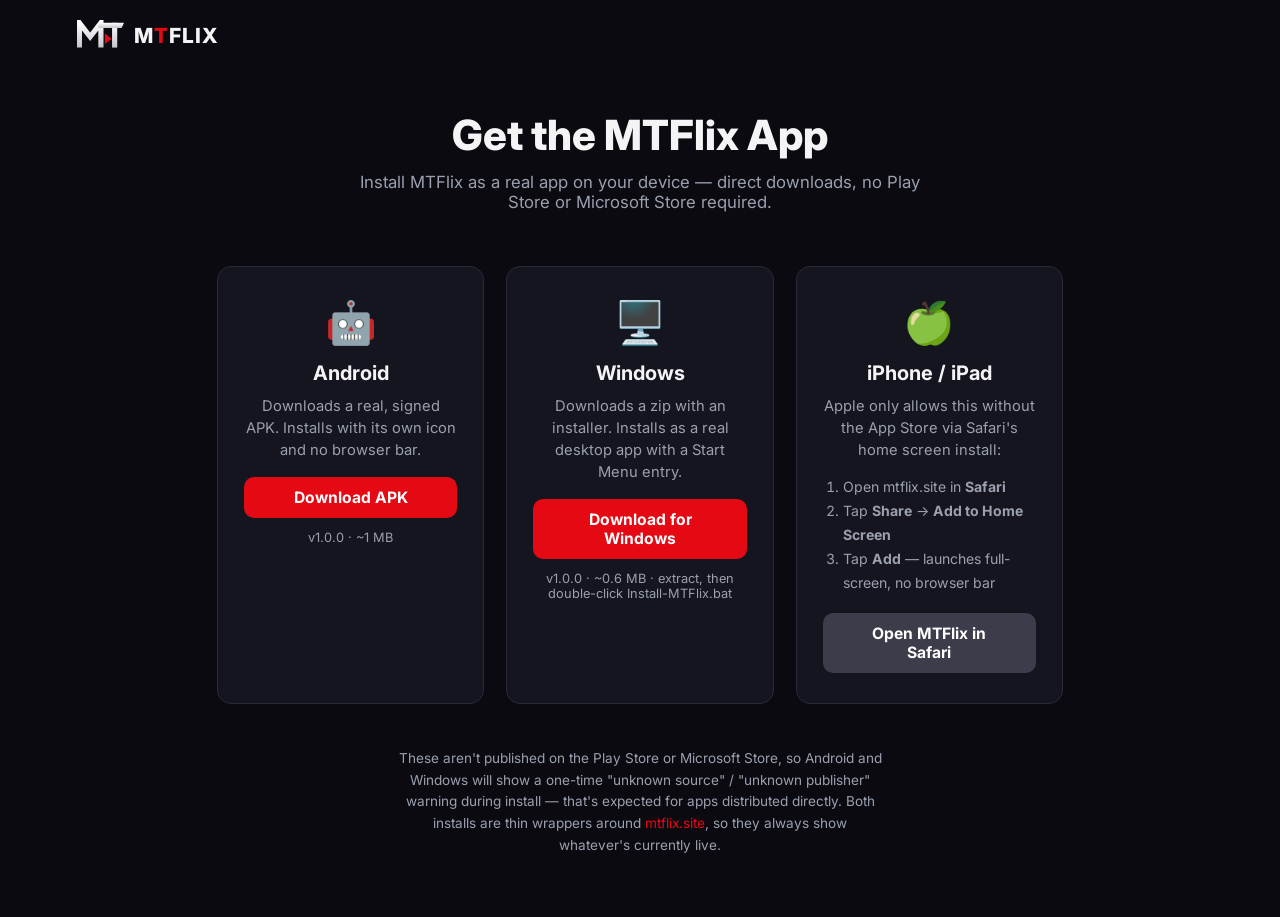
==== commit 572ca6cd: "Remove binge TV row, widen mobile search grid, fix next-episode timing - Drop the "Binge-Worthy TV S" ====
--- a/download.html
+++ b/download.html
@@ -104,7 +104,7 @@
       <h2>Windows</h2>
       <p class="dl-desc">Downloads a zip with an installer. Installs as a real desktop app with a Start Menu entry.</p>
       <a class="btn btn-accent" id="dl-windows" href="https://github.com/Miguel-hub-ui/mtflix/releases/download/app-v1.0.0/MTFlix-Windows.zip">Download for Windows</a>
-      <p class="dl-meta">v1.0.0 · ~0.6 MB · extract, then run install.ps1</p>
+      <p class="dl-meta">v1.0.0 · ~0.6 MB · extract, then double-click Install-MTFlix.bat</p>
     </div>
 
     <div class="dl-card">
--- a/styles.css
+++ b/styles.css
@@ -1981,6 +1981,13 @@
   .discover-grid .card-title { font-size: 0.72rem; }
   .discover-grid .card-sub { font-size: 0.65rem; }
   .discover-grid .card-info { padding: 18px 7px 7px; }
+  .results-grid {
+    grid-template-columns: repeat(4, 1fr);
+    gap: 8px;
+  }
+  .results-grid .card-title { font-size: 0.62rem; }
+  .results-grid .card-sub { font-size: 0.56rem; }
+  .results-grid .card-info { padding: 14px 5px 5px; }
   .rows, .discover-view, .search-results, .admin-panel { padding-bottom: 90px; }
   .footer { padding-bottom: 110px; }
 
